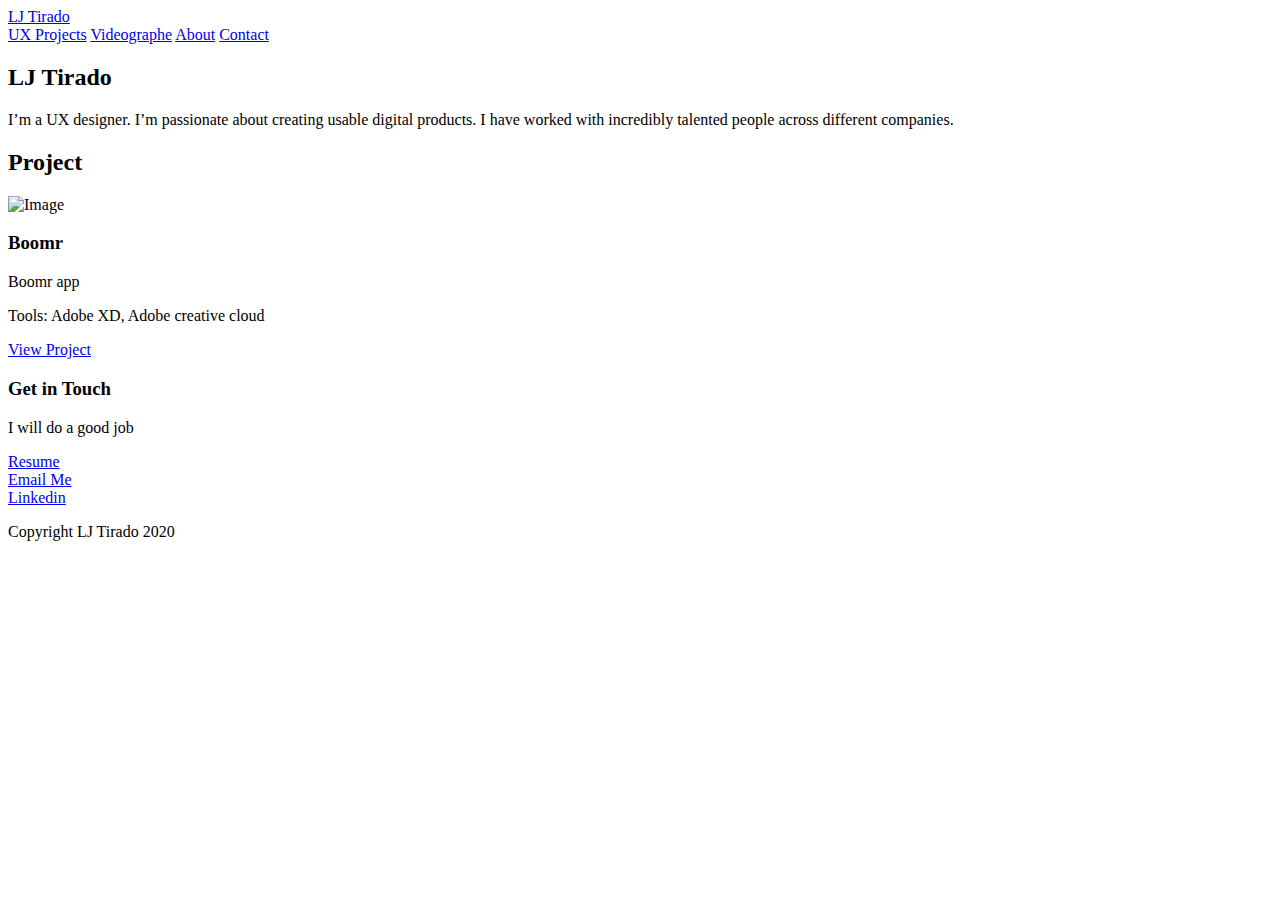
==== index.html @ 0662b9e4 "change H1 to h2 and h2 to h3" ====
<!DOCTYPE html>
<html lang="en" dir="ltr">

<head>
  <meta charset="utf-8">
  <title>LJ Tirado Portfolio</title>
</head>

<body>
  <header>
    <div>
      <nav>
        <a href="index.html">LJ Tirado</a>
      </nav>
      <nav>
        <a href="https://uxfol.io/tiradolj">UX Projects</a>
        <a href="https://www.ljtirado.com/">Videographe</a>
        <a href="aboutme.html">About</a>
        <a href="#">Contact</a>
      </nav>
    </div>
  </header>
  <main>
    <div>
      <div>
        <h2>LJ Tirado</h2>
        <span>I’m a UX designer. I’m passionate about creating usable digital products.
           I have worked with incredibly talented people across different companies.
         </span>
      </div>
    </div>
    <div>
      <div>
        <h2>Project</h2>
          <div>
            <div>
              <picture>
                  <source srcset="https://yt3.ggpht.com/a/AGF-l79KEYtqV4CgH-tLCJoq3f2r7WcMr66yooSxvg=s288-c-k-c0xffffffff-no-rj-mo" media="(max-width:767px)">
                    <img src="https://yt3.ggpht.com/a/AGF-l79KEYtqV4CgH-tLCJoq3f2r7WcMr66yooSxvg=s288-c-k-c0xffffffff-no-rj-mo" alt="Image">
              </picture>
            </div>
            <div>
              <h3>Boomr</h3>
              <p>Boomr app</p>
              <p>Tools: Adobe XD, Adobe creative cloud</p>
              <a href="https://www.linkedin.com/company/boomrapp/about//">View Project</a>
            </div>
          </div>

      </div>
    </div>
  </main>
  <footer>
    <div>
      <h3>Get in Touch</h3>
      <p>I will do a good job</p>
      <a href="https://b0bb2fda-d167-4be9-b23f-06c9c8cc1675.filesusr.com/ugd/ce0e8a_f93ca0351435468fa22e6a9425a58107.pdf">Resume</a>
      <div>
        <a href="mailto:tiradovideo@gmail.com">Email Me</a>
      </div>
      <div>
        <a href="https://www.linkedin.com/in/lj-tirado-b95315100/"> Linkedin</a>
      </div>
      <p>Copyright LJ Tirado 2020</p>
    </div>
  </footer>
</body>
</html>
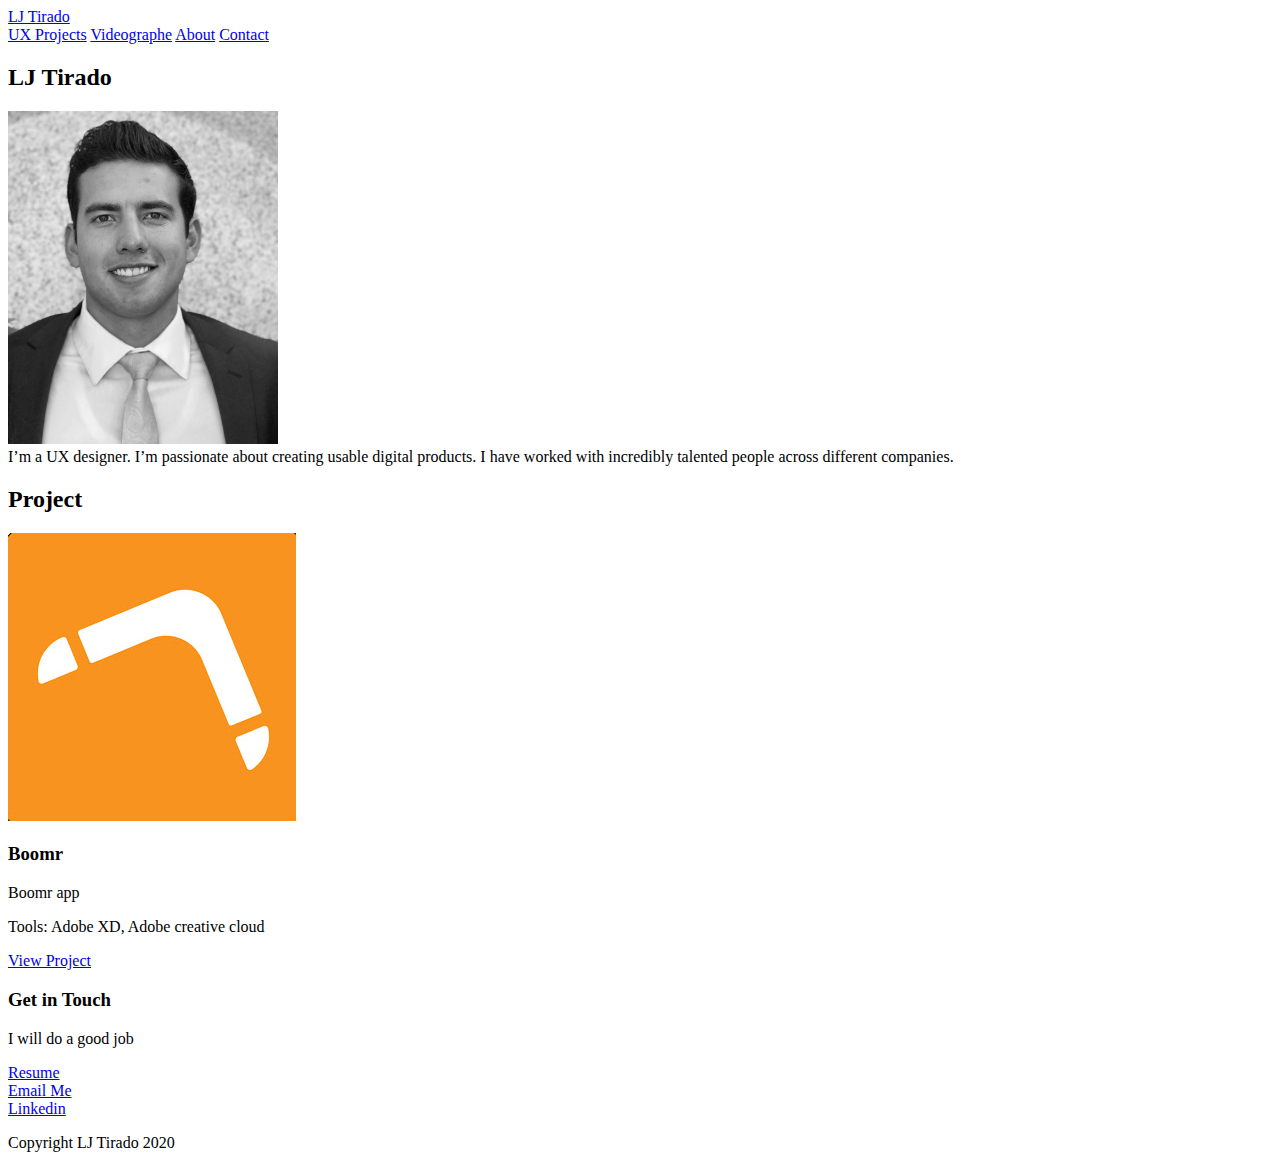
==== commit 3718c4f2: "added files folder and took out the external links and add a pdf" ====
--- a/index.html
+++ b/index.html
@@ -24,6 +24,7 @@
     <div>
       <div>
         <h2>LJ Tirado</h2>
+        <div><img src="img/lj.jpg" alt="lj width="500" height="333"></div>
         <span>I’m a UX designer. I’m passionate about creating usable digital products.
            I have worked with incredibly talented people across different companies.
          </span>
@@ -35,8 +36,7 @@
           <div>
             <div>
               <picture>
-                  <source srcset="https://yt3.ggpht.com/a/AGF-l79KEYtqV4CgH-tLCJoq3f2r7WcMr66yooSxvg=s288-c-k-c0xffffffff-no-rj-mo" media="(max-width:767px)">
-                    <img src="https://yt3.ggpht.com/a/AGF-l79KEYtqV4CgH-tLCJoq3f2r7WcMr66yooSxvg=s288-c-k-c0xffffffff-no-rj-mo" alt="Image">
+                    <img class="img-boomr" src="img/boomr.jpg" alt="">
               </picture>
             </div>
             <div>
@@ -54,7 +54,7 @@
     <div>
       <h3>Get in Touch</h3>
       <p>I will do a good job</p>
-      <a href="https://b0bb2fda-d167-4be9-b23f-06c9c8cc1675.filesusr.com/ugd/ce0e8a_f93ca0351435468fa22e6a9425a58107.pdf">Resume</a>
+      <a href="files/Resume.pdf">Resume</a>
       <div>
         <a href="mailto:tiradovideo@gmail.com">Email Me</a>
       </div>
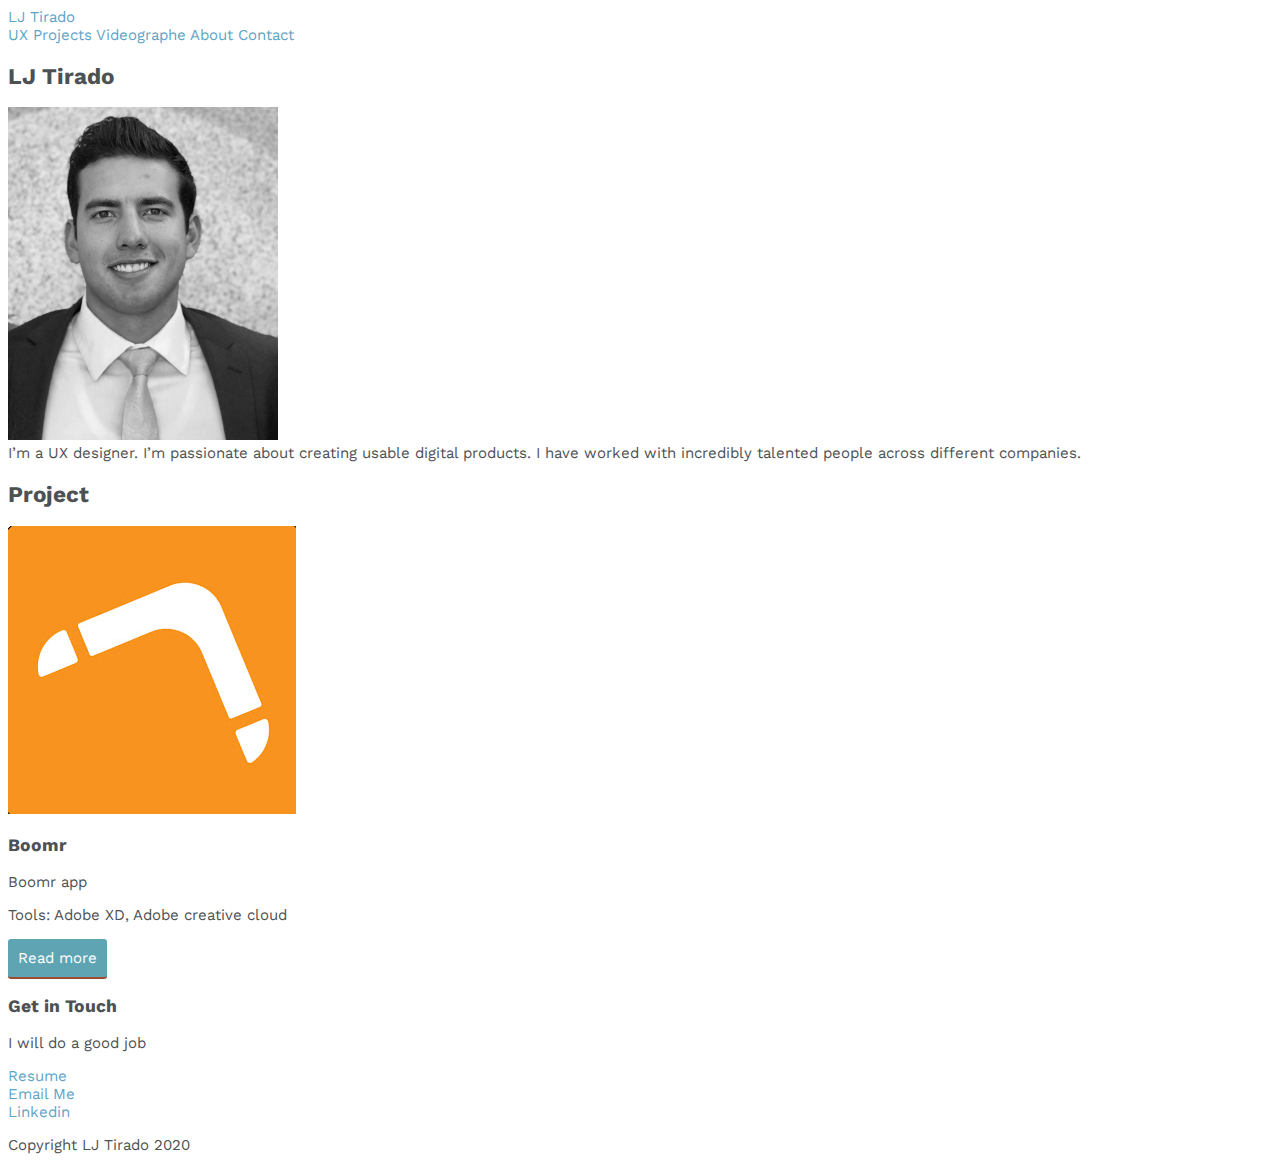
==== commit 13d6ca39: "Defined my  brand colors Picked at least one font from Google Web Fonts Defined font-size Created li" ====
--- a/index.html
+++ b/index.html
@@ -3,7 +3,10 @@
 
 <head>
   <meta charset="utf-8">
+  <meta name="viewport" content="width=device-width, initial-scale=1">
   <title>LJ Tirado Portfolio</title>
+   <link href="css/style.css" rel="stylesheet">
+   <link href="https://fonts.googleapis.com/css?family=Work+Sans&display=swap" rel="stylesheet">
 </head>
 
 <body>
@@ -20,7 +23,10 @@
       </nav>
     </div>
   </header>
+
+  <!-- Hero -->
   <main>
+    <div id="hero">
     <div>
       <div>
         <h2>LJ Tirado</h2>
@@ -30,7 +36,9 @@
          </span>
       </div>
     </div>
+    <!-- work section -->
     <div>
+      <div id="boomr"></div>
       <div>
         <h2>Project</h2>
           <div>
@@ -43,11 +51,12 @@
               <h3>Boomr</h3>
               <p>Boomr app</p>
               <p>Tools: Adobe XD, Adobe creative cloud</p>
-              <a href="https://www.linkedin.com/company/boomrapp/about//">View Project</a>
+              <a href="https://www.linkedin.com/company/boomrapp/about/" class="button">Read more</a>
             </div>
           </div>
-
+          </div>
       </div>
+    </div>
     </div>
   </main>
   <footer>
--- a/css/style.css
+++ b/css/style.css
@@ -0,0 +1,52 @@
+/*
+Colors used:
+#5fa4b3 green
+#3c3875 plum
+#60A3C7 blue
+#4D5153; gray
+*/
+
+body {
+    font-family: 'Work Sans', sans-serif;
+    background-color: white;
+    font-size: 15px;
+    color: #4D5153;
+}
+
+a {
+    text-decoration: none;
+    color: #60A3C7;
+}
+
+.button {
+    display: inline-block;
+    background-color: #5fa4b3;
+    color: #ffffff !important; /
+    font-weight: 400;
+    padding: 10px;
+    border-radius: 3px;
+    border-bottom: 2px solid #994c30; 
+    transition: 0.2s opacity;
+  }
+
+  .button:hover {
+    opacity: 0.9; 
+    text-decoration: none;
+  }
+
+/* about page */
+  .button-contact {
+    display: inline-block;
+    background-color: #5fa4b3;
+    color: #ffffff !important; /
+    font-weight: 400;
+    padding: 10px;
+    border-radius: 3px;
+    border-bottom: 2px solid #994c30; 
+    transition: 0.2s opacity;
+  }
+
+  .button-contact:hover {
+    opacity: 0.9; 
+    text-decoration: none;
+  }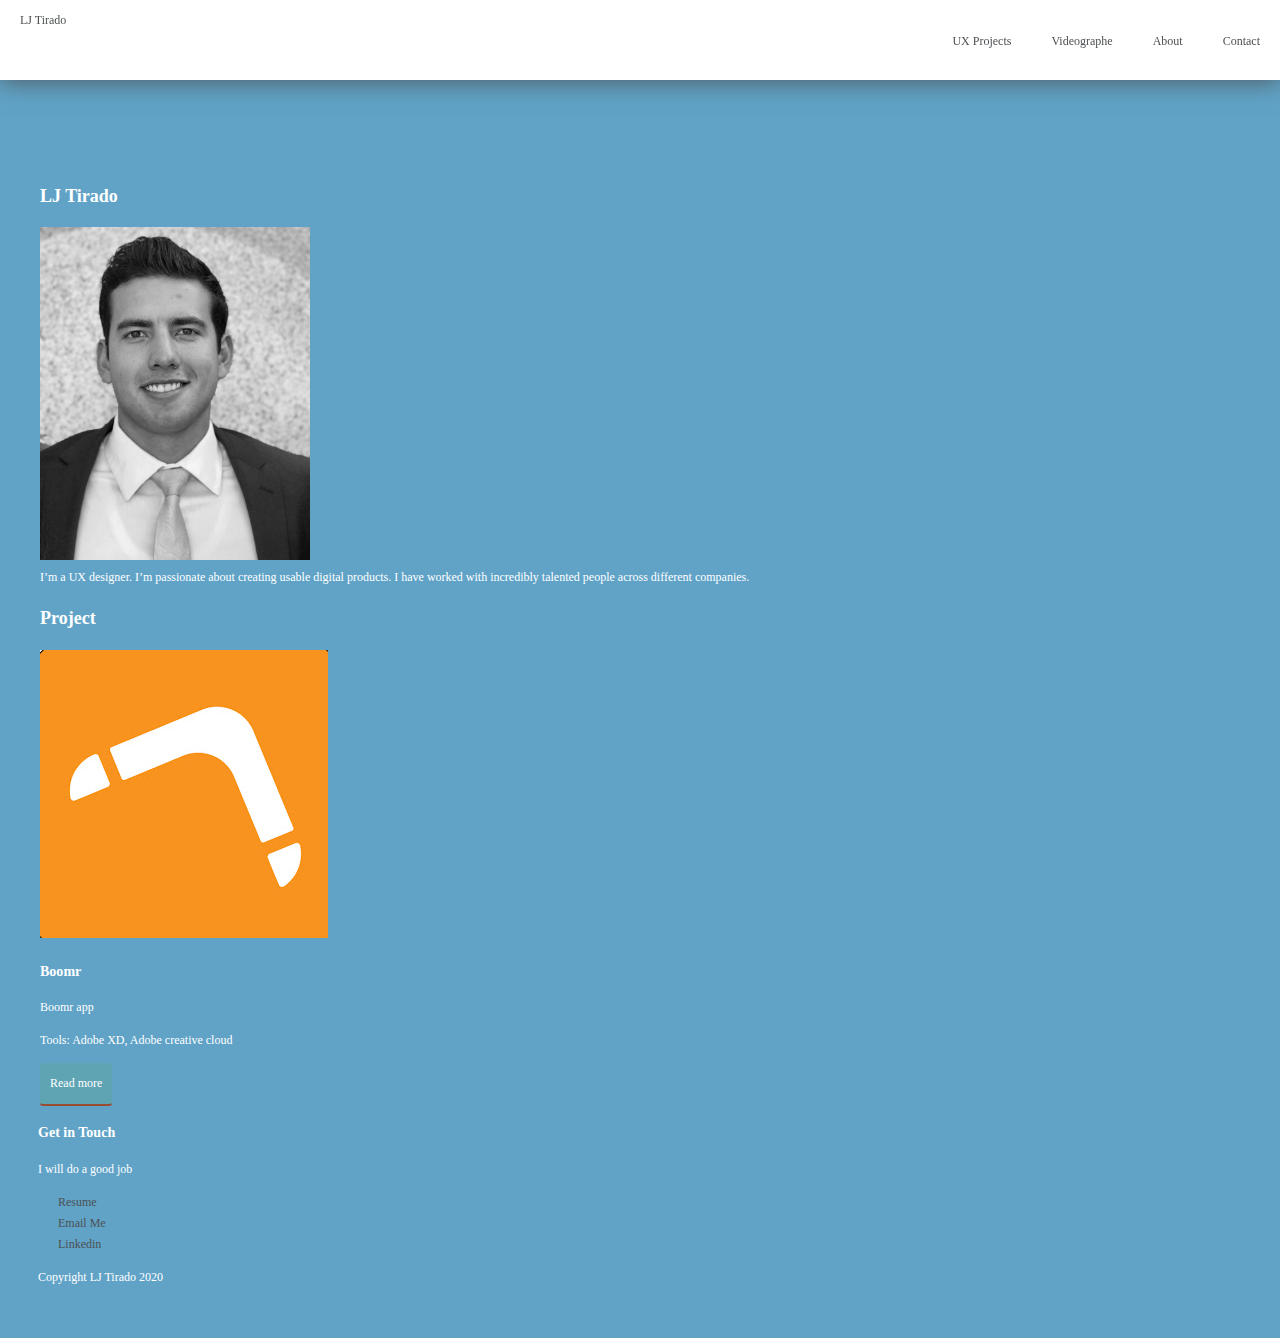
==== commit b66edc22: "fix the navbar" ====
--- a/index.html
+++ b/index.html
@@ -11,17 +11,13 @@
 
 <body>
   <header>
-    <div>
-      <nav>
-        <a href="index.html">LJ Tirado</a>
-      </nav>
-      <nav>
-        <a href="https://uxfol.io/tiradolj">UX Projects</a>
-        <a href="https://www.ljtirado.com/">Videographe</a>
-        <a href="aboutme.html">About</a>
-        <a href="#">Contact</a>
-      </nav>
-    </div>
+    <a href="index.html">LJ Tirado</a>
+    <nav>
+      <a href="https://uxfol.io/tiradolj">UX Projects</a>
+      <a href="https://www.ljtirado.com/">Videographe</a>
+      <a href="aboutme.html">About</a>
+      <a href="#">Contact</a>
+    </nav>
   </header>
 
   <!-- Hero -->
--- a/css/style.css
+++ b/css/style.css
@@ -6,17 +6,68 @@
 #4D5153; gray
 */
 
+*, *:before, *:after {
+  box-sizing: border-box;
+}
+
 body {
     font-family: 'Work Sans', sans-serif;
     background-color: white;
     font-size: 15px;
     color: #4D5153;
+    font-family: sans-serif;
+    margin-top: 80px;
+    padding: 30px;
 }
 
 a {
     text-decoration: none;
-    color: #60A3C7;
+    color: #4D5153;
+    padding: 0 20px;
 }
+
+main {
+  max-width: 1200px;
+  margin: auto;
+  padding-top: 56px;
+}
+header {
+  padding: 10px 0 4px;
+}
+
+header {
+  background-color: white;
+  position: fixed;
+  top: 0;
+  left: 0;
+  right: 0;
+  height: 80px;
+  box-shadow: 0 0 25px 0 #4D5153;
+}
+
+header * {
+  display: inline;
+}
+
+
+nav {
+  display: flex;
+  align-items: center;
+  justify-content: flex-end;
+}
+
+
+body {
+  position: relative;
+  background-color: #60A3C7 ;
+  color: #ffff;
+  font-weight: 400;
+  line-height: 1.75;
+  font-family: 'Montserrat', serif;
+  font-size: 12px;
+}
+
+
 
 .button {
     display: inline-block;
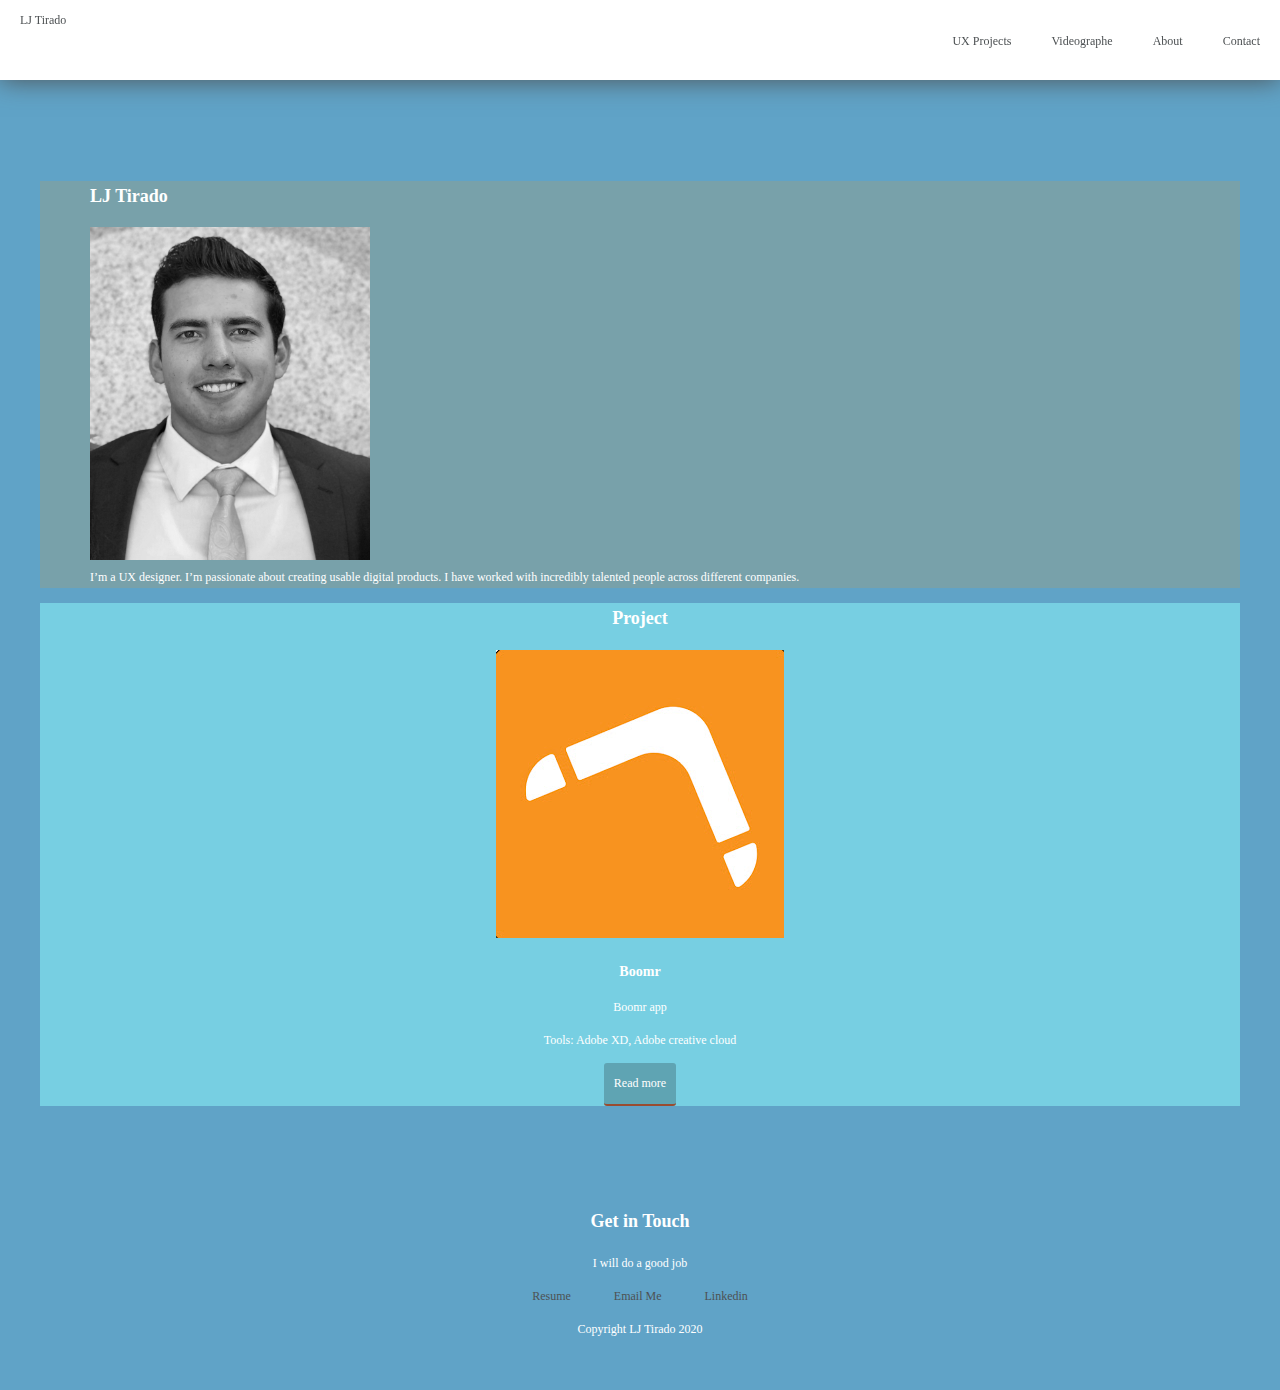
==== commit c2ce0c2a: "css styling hero added container row clasess style the work section style footer all that to the abo" ====
--- a/index.html
+++ b/index.html
@@ -23,18 +23,17 @@
   <!-- Hero -->
   <main>
     <div id="hero">
-    <div>
       <div>
         <h2>LJ Tirado</h2>
-        <div><img src="img/lj.jpg" alt="lj width="500" height="333"></div>
+        <div><img class="me" src="img/lj.jpg" alt="lj" width="280" height="333"></div>
         <span>I’m a UX designer. I’m passionate about creating usable digital products.
-           I have worked with incredibly talented people across different companies.
-         </span>
+          I have worked with incredibly talented people across different companies.
+        </span>
       </div>
     </div>
     <!-- work section -->
     <div>
-      <div id="boomr"></div>
+      <div id="boomr">
       <div>
         <h2>Project</h2>
           <div>
@@ -53,18 +52,17 @@
           </div>
       </div>
     </div>
+  </div>
     </div>
   </main>
   <footer>
     <div>
-      <h3>Get in Touch</h3>
+      <h2>Get in Touch</h2>
       <p>I will do a good job</p>
+      <div>
       <a href="files/Resume.pdf">Resume</a>
-      <div>
-        <a href="mailto:tiradovideo@gmail.com">Email Me</a>
-      </div>
-      <div>
-        <a href="https://www.linkedin.com/in/lj-tirado-b95315100/"> Linkedin</a>
+      <a href="mailto:tiradovideo@gmail.com">Email Me</a>
+      <a href="https://www.linkedin.com/in/lj-tirado-b95315100/"> Linkedin</a>
       </div>
       <p>Copyright LJ Tirado 2020</p>
     </div>
--- a/css/style.css
+++ b/css/style.css
@@ -85,6 +85,24 @@
     text-decoration: none;
   }
 
+  #hero {
+    background-color: #78a1aa;
+    padding: 0 50px;
+  }
+
+  #boomr {
+   background-color: #77cfe2;
+   text-align: center;
+  }
+
+  footer {
+    background-color: #60A3C7;
+    margin-top: 100px;
+    text-align: center;
+  }
+
+  
+
 /* about page */
   .button-contact {
     display: inline-block;
@@ -100,4 +118,8 @@
   .button-contact:hover {
     opacity: 0.9; 
     text-decoration: none;
+  }
+  
+  #about {
+    text-align: center;
   }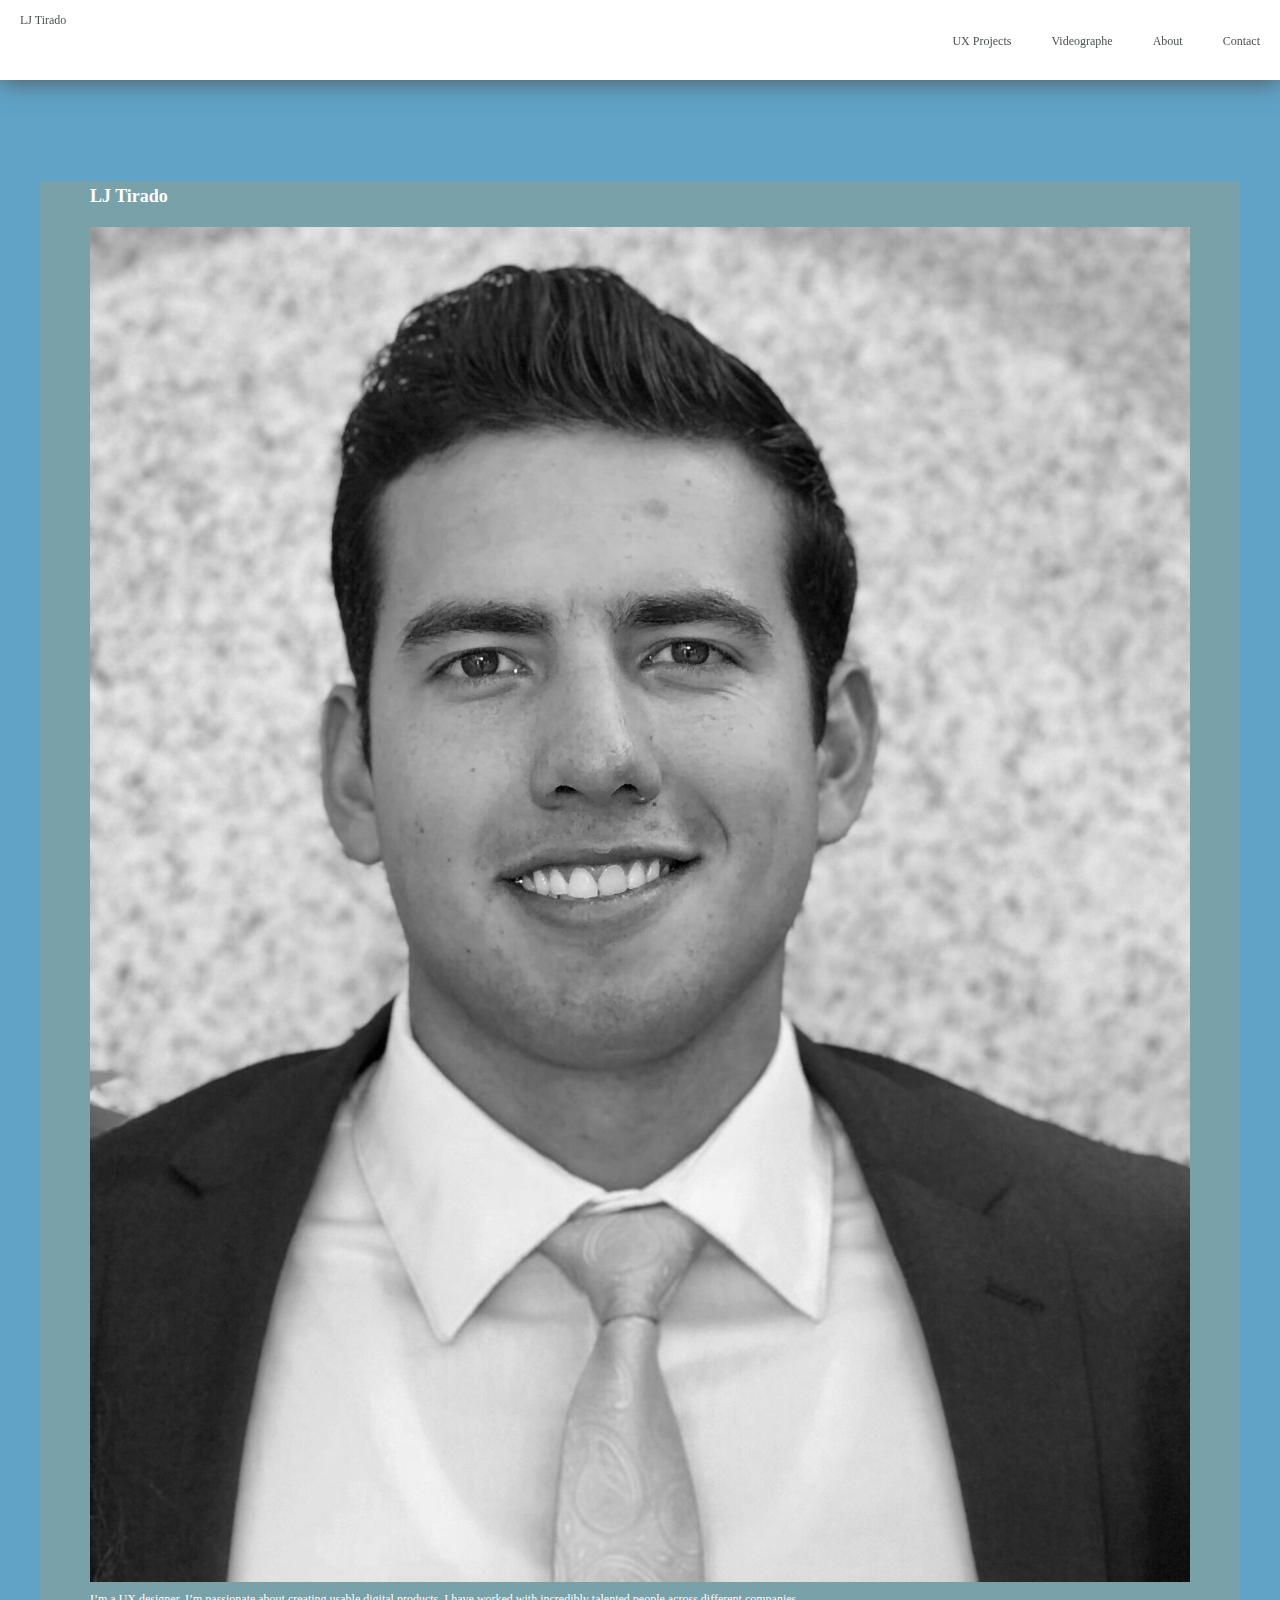
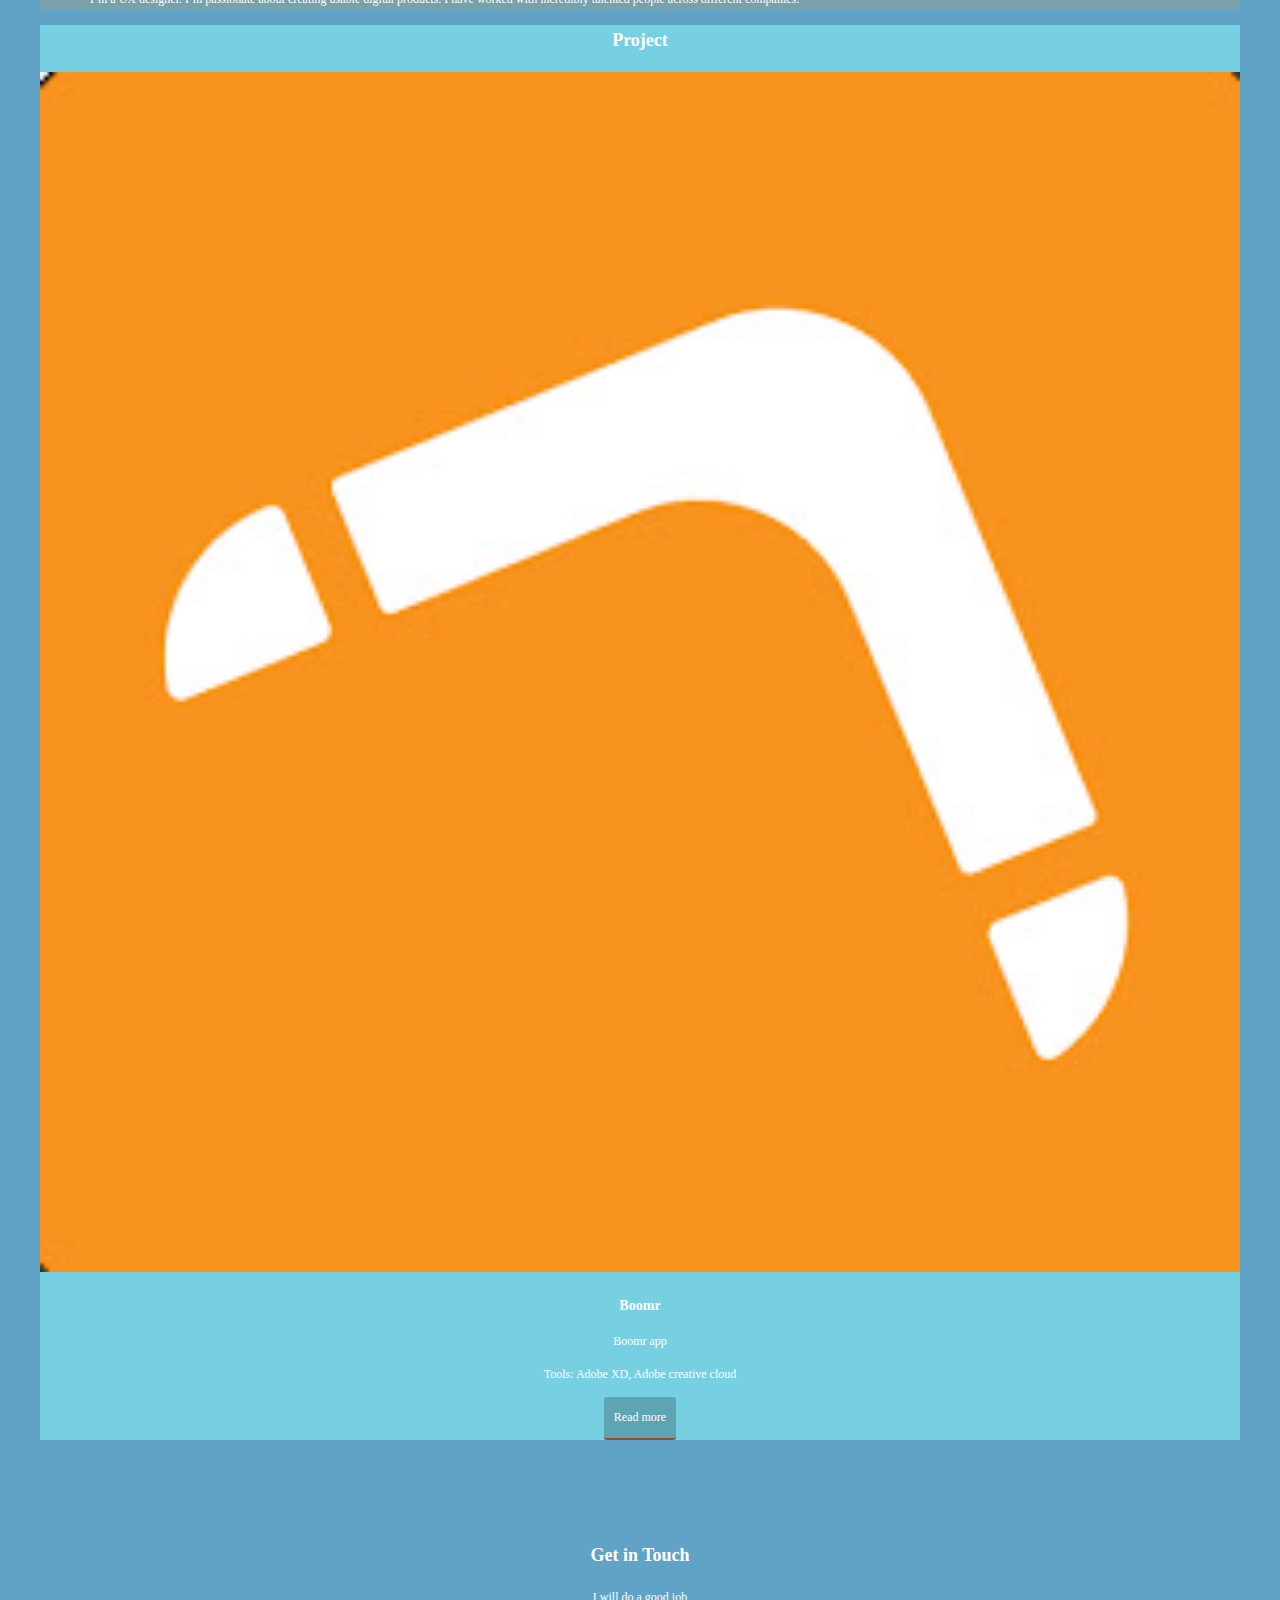
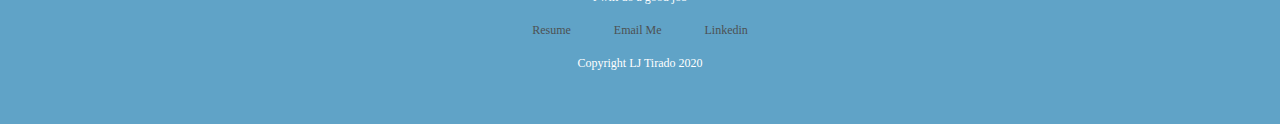
==== commit 7e83abc2: "set a width of 100%" ====
--- a/index.html
+++ b/index.html
@@ -2,70 +2,69 @@
 <html lang="en" dir="ltr">
 
 <head>
-  <meta charset="utf-8">
-  <meta name="viewport" content="width=device-width, initial-scale=1">
-  <title>LJ Tirado Portfolio</title>
-   <link href="css/style.css" rel="stylesheet">
-   <link href="https://fonts.googleapis.com/css?family=Work+Sans&display=swap" rel="stylesheet">
+    <meta charset="utf-8">
+    <meta name="viewport" content="width=device-width, initial-scale=1">
+    <title>LJ Tirado Portfolio</title>
+    <link href="css/style.css" rel="stylesheet">
+    <link href="https://fonts.googleapis.com/css?family=Work+Sans&display=swap" rel="stylesheet">
 </head>
 
 <body>
-  <header>
-    <a href="index.html">LJ Tirado</a>
-    <nav>
-      <a href="https://uxfol.io/tiradolj">UX Projects</a>
-      <a href="https://www.ljtirado.com/">Videographe</a>
-      <a href="aboutme.html">About</a>
-      <a href="#">Contact</a>
-    </nav>
-  </header>
+    <header>
+        <a href="index.html">LJ Tirado</a>
+        <nav>
+            <a href="https://uxfol.io/tiradolj">UX Projects</a>
+            <a href="https://www.ljtirado.com/">Videographe</a>
+            <a href="aboutme.html">About</a>
+            <a href="#">Contact</a>
+        </nav>
+    </header>
 
-  <!-- Hero -->
-  <main>
-    <div id="hero">
-      <div>
-        <h2>LJ Tirado</h2>
-        <div><img class="me" src="img/lj.jpg" alt="lj" width="280" height="333"></div>
-        <span>I’m a UX designer. I’m passionate about creating usable digital products.
+    <!-- Hero -->
+    <main>
+        <div id="hero">
+            <div>
+                <h2>LJ Tirado</h2>
+                <div><img class="me" src="img/lj.jpg" alt="lj" width="100%" height="100%"></div>
+                <span>I’m a UX designer. I’m passionate about creating usable digital products.
           I have worked with incredibly talented people across different companies.
         </span>
-      </div>
-    </div>
-    <!-- work section -->
-    <div>
-      <div id="boomr">
-      <div>
-        <h2>Project</h2>
-          <div>
+            </div>
+        </div>
+        <!-- work section -->
+        <div>
+            <div id="boomr">
+                <div>
+                    <h2>Project</h2>
+                    <div>
+                        <div>
+                            <picture>
+                                <img class="img-boomr" src="img/boomr.jpg" alt="boomr" width="100%" height="100%">
+                            </picture>
+                        </div>
+                        <div>
+                            <h3>Boomr</h3>
+                            <p>Boomr app</p>
+                            <p>Tools: Adobe XD, Adobe creative cloud</p>
+                            <a href="https://www.linkedin.com/company/boomrapp/about/" class="button">Read more</a>
+                        </div>
+                    </div>
+                </div>
+            </div>
+        </div>
+    </main>
+    <footer>
+        <div>
+            <h2>Get in Touch</h2>
+            <p>I will do a good job</p>
             <div>
-              <picture>
-                    <img class="img-boomr" src="img/boomr.jpg" alt="">
-              </picture>
+                <a href="files/Resume.pdf">Resume</a>
+                <a href="mailto:tiradovideo@gmail.com">Email Me</a>
+                <a href="https://www.linkedin.com/in/lj-tirado-b95315100/"> Linkedin</a>
             </div>
-            <div>
-              <h3>Boomr</h3>
-              <p>Boomr app</p>
-              <p>Tools: Adobe XD, Adobe creative cloud</p>
-              <a href="https://www.linkedin.com/company/boomrapp/about/" class="button">Read more</a>
-            </div>
-          </div>
-          </div>
-      </div>
-    </div>
-  </div>
-    </div>
-  </main>
-  <footer>
-    <div>
-      <h2>Get in Touch</h2>
-      <p>I will do a good job</p>
-      <div>
-      <a href="files/Resume.pdf">Resume</a>
-      <a href="mailto:tiradovideo@gmail.com">Email Me</a>
-      <a href="https://www.linkedin.com/in/lj-tirado-b95315100/"> Linkedin</a>
-      </div>
-      <p>Copyright LJ Tirado 2020</p>
-    </div>
-  </footer>
+            <p>Copyright LJ Tirado 2020</p>
+        </div>
+    </footer>
 </body>
-</html>
+
+</html>--- a/css/style.css
+++ b/css/style.css
@@ -72,7 +72,7 @@
 .button {
     display: inline-block;
     background-color: #5fa4b3;
-    color: #ffffff !important; /
+    color: #ffffff !important;
     font-weight: 400;
     padding: 10px;
     border-radius: 3px;
@@ -107,7 +107,7 @@
   .button-contact {
     display: inline-block;
     background-color: #5fa4b3;
-    color: #ffffff !important; /
+    color: #ffffff !important;
     font-weight: 400;
     padding: 10px;
     border-radius: 3px;
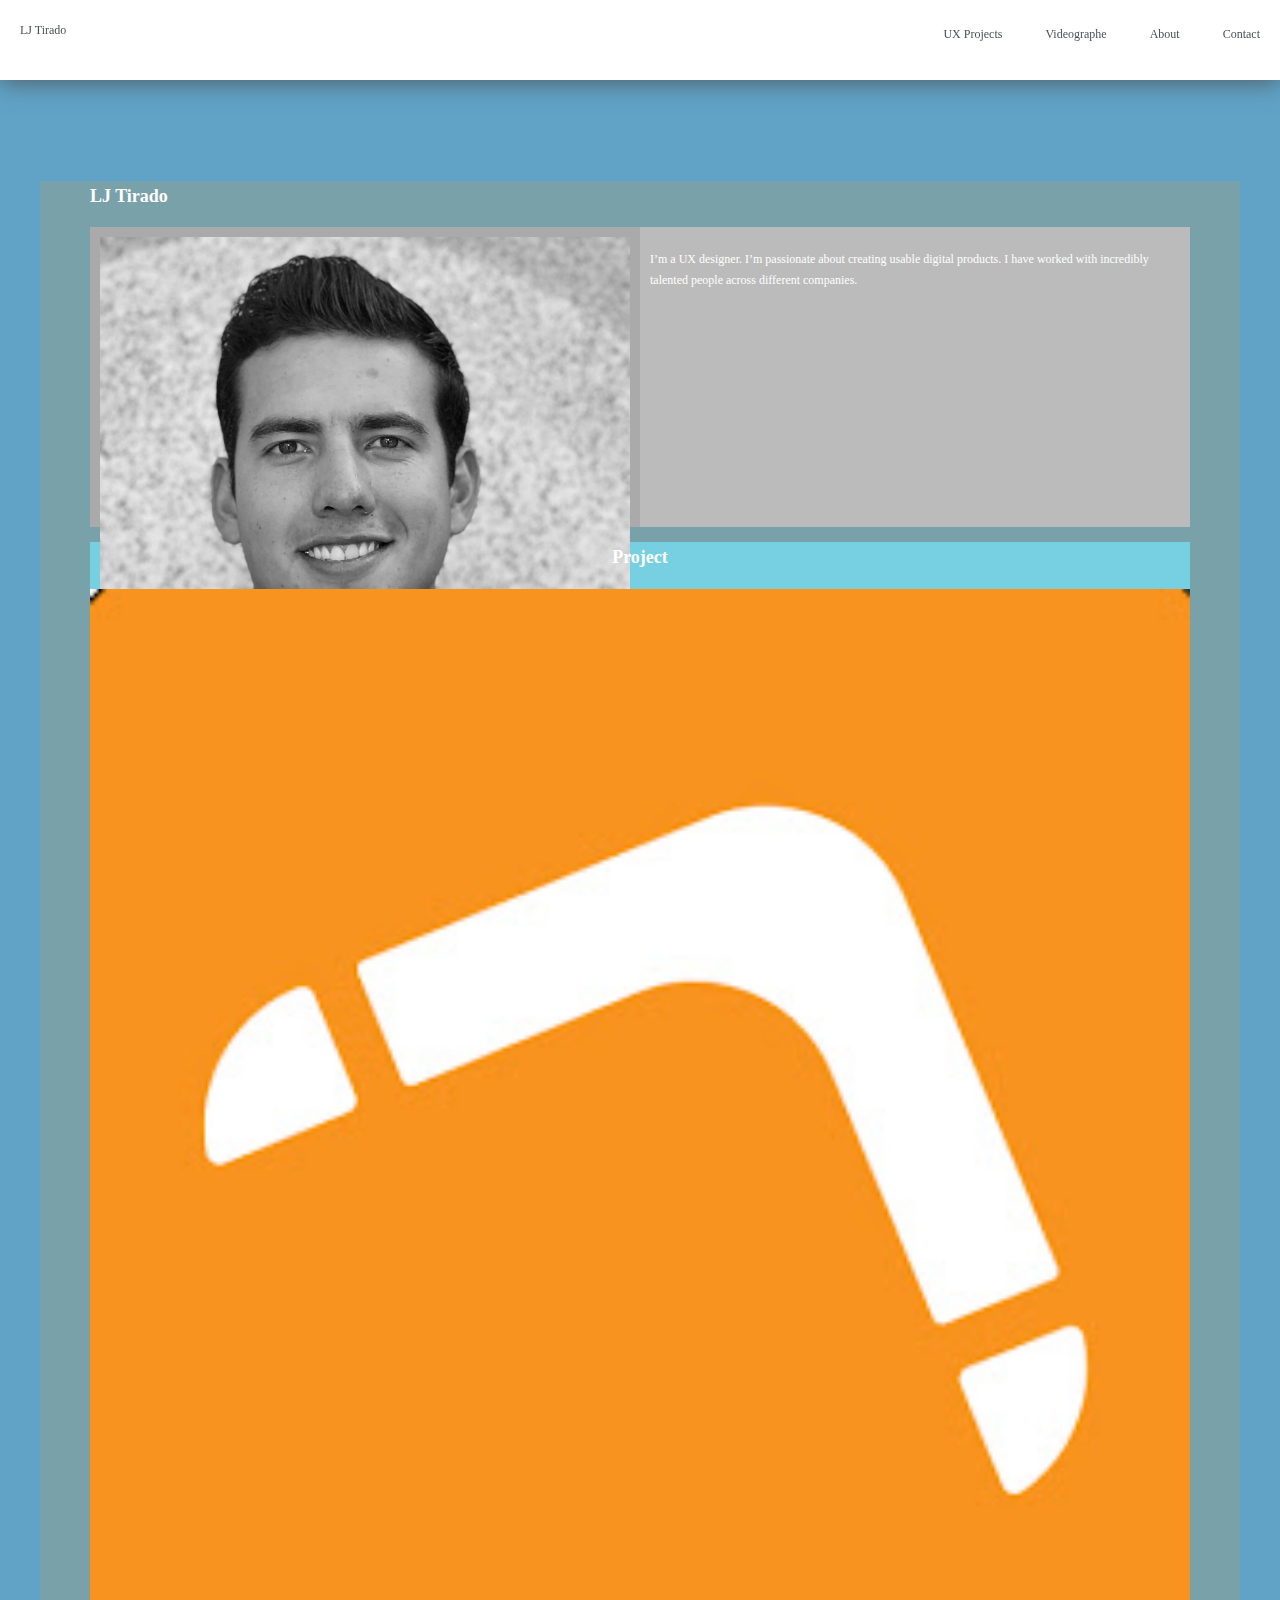
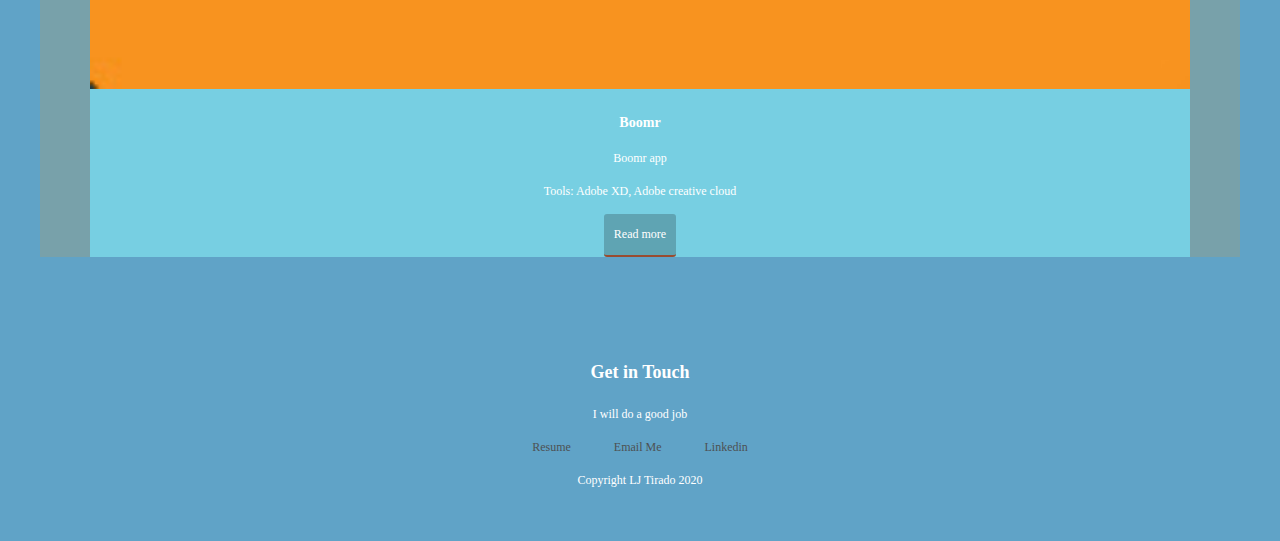
==== commit 67b776d7: "css" ====
--- a/index.html
+++ b/index.html
@@ -25,10 +25,14 @@
         <div id="hero">
             <div>
                 <h2>LJ Tirado</h2>
-                <div><img class="me" src="img/lj.jpg" alt="lj" width="100%" height="100%"></div>
-                <span>I’m a UX designer. I’m passionate about creating usable digital products.
-          I have worked with incredibly talented people across different companies.
-        </span>
+                <div class="row">
+                    <div class="column" style="background-color:#aaa;">
+                      <div><img class="me" src="img/lj.jpg" alt="lj" width="100%" height="100%"></div>
+                    </div>
+                    <div class="column" style="background-color:#bbb;">
+                      <p>I’m a UX designer. I’m passionate about creating usable digital products.
+                        I have worked with incredibly talented people across different companies.
+                    </p>              
             </div>
         </div>
         <!-- work section -->
--- a/css/style.css
+++ b/css/style.css
@@ -32,6 +32,9 @@
   padding-top: 56px;
 }
 header {
+  text-align: unset;
+}
+header {
   padding: 10px 0 4px;
 }
 
@@ -49,12 +52,23 @@
   display: inline;
 }
 
+@media only screen and (min-width: 640px) {
+  header {
+    text-align: unset;
+    padding: 20px 0 13px;
+  }
 
-nav {
+  nav {
+    width: auto;
+    float: right;
+    margin-top: 4px;
+  }
+}
+/* nav {
   display: flex;
   align-items: center;
   justify-content: flex-end;
-}
+} */
 
 
 body {
@@ -67,7 +81,18 @@
   font-size: 12px;
 }
 
+.column {
+  float: left;
+  width: 50%;
+  padding: 10px;
+  height: 300px;
+}
 
+.row:after {
+  content: "";
+  display: table;
+  clear: both;
+}
 
 .button {
     display: inline-block;
@@ -101,7 +126,11 @@
     text-align: center;
   }
 
-  
+  @media only screen and (min-width: 640px) {
+  }
+
+  @media (min-width: 1024px) {
+  }
 
 /* about page */
   .button-contact {
